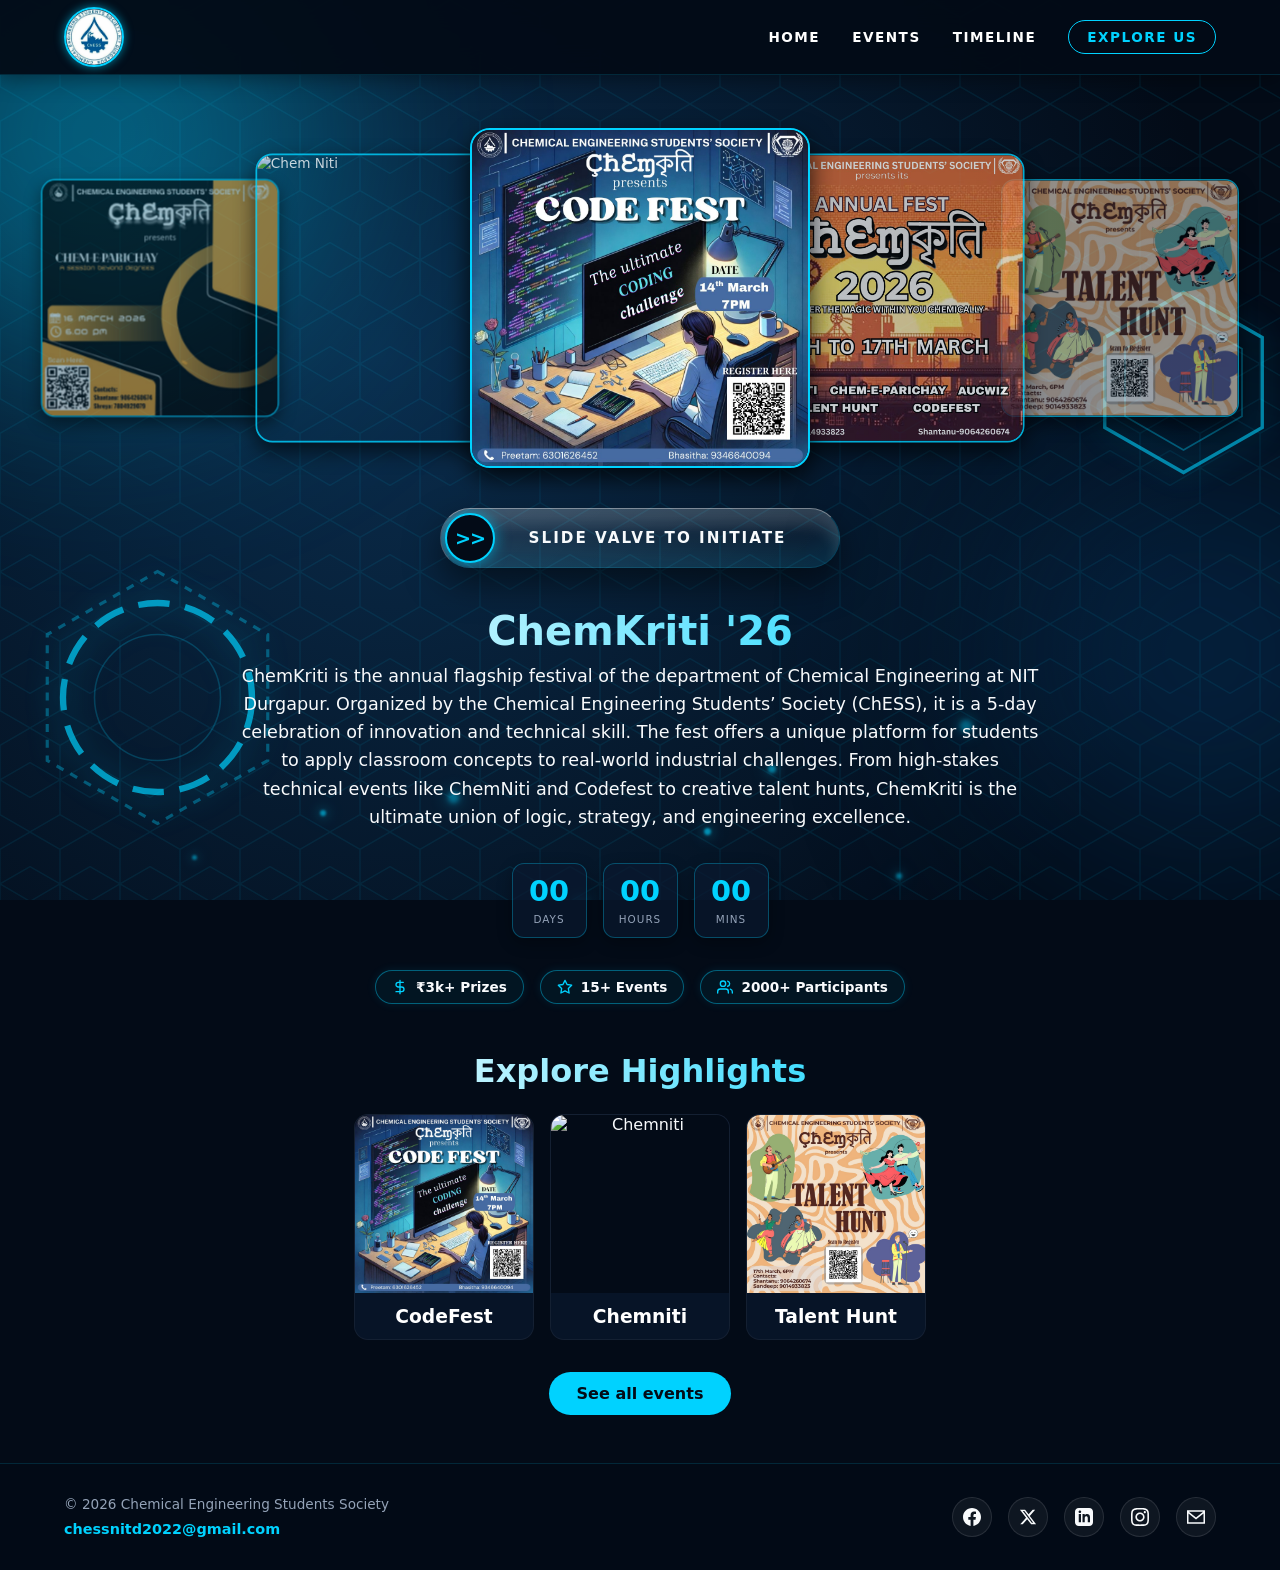
==== index.html @ f79d3f02 "First draft of ChemKriti site" ====
<!DOCTYPE html>
<html lang="en">
<head>
    <meta charset="UTF-8">
    <meta name="viewport" content="width=device-width, initial-scale=1.0, maximum-scale=1.0, user-scalable=no">
    <meta name="theme-color" content="#030b17"> 
    <title>Welcome | Chemkriti 2026</title>
    <link rel="stylesheet" href="ckstyle.css">
</head>
<body>

    <div class="cyber-chem-bg">
        <div class="ambient-glow glow-1"></div>
        <div class="ambient-glow glow-2"></div>
        <div class="hex-grid-overlay"></div>
        
        <svg class="tech-shape tech-ring" viewBox="0 0 200 200">
            <polygon points="100,20 170,60 170,140 100,180 30,140 30,60" fill="none" stroke="currentColor" stroke-width="2" stroke-dasharray="5 5" opacity="0.5"/>
            <circle cx="100" cy="100" r="60" fill="none" stroke="currentColor" stroke-width="4" stroke-dasharray="20 10"/>
            <circle cx="100" cy="100" r="40" fill="none" stroke="currentColor" stroke-width="1" opacity="0.3"/>
        </svg>

        <svg class="tech-shape tech-hex" viewBox="0 0 200 200">
            <polygon points="100,20 170,60 170,140 100,180 30,140 30,60" fill="none" stroke="currentColor" stroke-width="3"/>
            <polygon points="100,40 152,70 152,130 100,160 48,130 48,70" fill="none" stroke="currentColor" stroke-width="1.5" opacity="0.6"/>
        </svg>

        <div class="particle p-1"></div><div class="particle p-2"></div><div class="particle p-3"></div>
        <div class="particle p-4"></div><div class="particle p-5"></div><div class="particle p-6"></div>
        <div class="particle p-7"></div><div class="particle p-8"></div>
    </div>

    <nav class="top-nav">
        <div class="nav-logo"><img src="logo.png" alt="Logo"></div>
        
        <div class="menu-toggle" id="mobile-menu">
            <svg viewBox="0 0 24 24" width="32" height="32" fill="currentColor">
                <path d="M4 6h16M4 12h16M4 18h16" stroke="currentColor" stroke-width="2" stroke-linecap="round"/>
            </svg>
        </div>

        <div class="nav-links" id="nav-links">
            <a href="index.html">HOME</a>
            <a href="chemkriti.html">EVENTS</a>
            <a href="timeline.html">TIMELINE</a>
            <a href="https://yourwebsite.com" target="_blank" class="explore-link">EXPLORE US</a>
        </div>
    </nav>

    <div class="reactor-fill" id="reactor-fluid"></div>

    <main class="splash-main">
       <div class="poster-wrapper poster-carousel" id="hero-carousel">
            <img src="main.png" alt="ChemKriti Main" class="slide pos-1">
            <img src="code fest.png" alt="Codefest" class="slide pos-2">
            <img src="chemnitiposter.png" alt="Chem Niti" class="slide pos-3">
            <img src="chemeparichay.png" alt="Chem E Parichay" class="slide pos-4">
            <img src="talenthunt.png" alt="Talent Hunt" class="slide pos-5">
        </div>

        <div class="slider-container glossy-effect" id="pipe">
            <div class="slider-fluid" id="fluid"></div>
            <div class="slider-text" id="slider-text">Slide Valve to Initiate</div>
            <div class="slider-thumb" id="valve"></div>
        </div>

        <div class="welcome-text">
            <h1>ChemKriti '26</h1>
            <p>ChemKriti is the annual flagship festival of the department of Chemical Engineering at NIT Durgapur. Organized by the Chemical Engineering Students’ Society (ChESS), it is a 5-day celebration of innovation and technical skill. The fest offers a unique platform for students to apply classroom concepts to real-world industrial challenges. 

 

From high-stakes technical events like ChemNiti and Codefest to creative talent hunts, ChemKriti is the ultimate union of logic, strategy, and engineering excellence. </p>
        </div>

        <div class="home-extras">
            <div class="countdown">
                <div class="cd-box"><span class="cd-num" id="cd-days">00</span><span class="cd-label">Days</span></div>
                <div class="cd-box"><span class="cd-num" id="cd-hours">00</span><span class="cd-label">Hours</span></div>
                <div class="cd-box"><span class="cd-num" id="cd-mins">00</span><span class="cd-label">Mins</span></div>
            </div>
            
            <div class="stats-row">
                <div class="stat-badge">
                    <svg viewBox="0 0 24 24" fill="none" stroke="currentColor" stroke-width="2" stroke-linecap="round" stroke-linejoin="round"><path d="M12 2v20M17 5H9.5a3.5 3.5 0 0 0 0 7h5a3.5 3.5 0 0 1 0 7H6"/></svg>
                    ₹3k+ Prizes
                </div>
                <div class="stat-badge">
                    <svg viewBox="0 0 24 24" fill="none" stroke="currentColor" stroke-width="2" stroke-linecap="round" stroke-linejoin="round"><polygon points="12 2 15.09 8.26 22 9.27 17 14.14 18.18 21.02 12 17.77 5.82 21.02 7 14.14 2 9.27 8.91 8.26 12 2"/></svg>
                    15+ Events
                </div>
                <div class="stat-badge">
                    <svg viewBox="0 0 24 24" fill="none" stroke="currentColor" stroke-width="2" stroke-linecap="round" stroke-linejoin="round"><path d="M17 21v-2a4 4 0 0 0-4-4H5a4 4 0 0 0-4 4v2"/><circle cx="9" cy="7" r="4"/><path d="M23 21v-2a4 4 0 0 0-3-3.87"/><path d="M16 3.13a4 4 0 0 1 0 7.75"/></svg>
                    2000+ Participants
                </div>
            </div>
        </div>

        <!-- featured events section added to give homepage more substance -->
        <section class="featured-events">
            <h2>Explore Highlights</h2>
            <div class="feat-grid">
                <article class="feat-card">
                    <div class="poster-area-sm"><img src="code fest.png" alt="Codefest"></div>
                    <div class="feat-content"><h3>CodeFest</h3></div>
                </article>
                <article class="feat-card">
                    <div class="poster-area-sm"><img src="chemnitiposter.png" alt="Chemniti"></div>
                    <div class="feat-content"><h3>Chemniti</h3></div>
                </article>
                <article class="feat-card">
                    <div class="poster-area-sm"><img src="talenthunt.png" alt="Talent Hunt"></div>
                    <div class="feat-content"><h3>Talent Hunt</h3></div>
                </article>
            </div>
            <a href="chemkriti.html" class="primary-btn">See all events</a>
        </section>
    </main>

    <footer class="main-footer">
        <div class="footer-left">
            <p>&copy; 2026 Chemical Engineering Students Society</p>
            <a href="mailto:chessnitd2022@gmail.com" class="footer-email">chessnitd2022@gmail.com</a>
        </div>
        <div class="footer-socials">
            <a href="https://www.facebook.com/Chessnitd?mibextid=rS40aB7S9Ucbxw6v" target="_blank" class="social-icon" aria-label="Facebook"><svg viewBox="0 0 24 24"><path d="M24 12.073c0-6.627-5.373-12-12-12s-12 5.373-12 12c0 5.99 4.388 10.954 10.125 11.854v-8.385H7.078v-3.47h3.047V9.43c0-3.007 1.792-4.669 4.533-4.669 1.312 0 2.686.235 2.686.235v2.953H15.83c-1.491 0-1.956.925-1.956 1.874v2.25h3.328l-.532 3.47h-2.796v8.385C19.612 23.027 24 18.062 24 12.073z"/></svg></a>
            <a href="https://x.com/ChESS_Nitdgp" target="_blank" class="social-icon" aria-label="Twitter"><svg viewBox="0 0 24 24"><path d="M18.244 2.25h3.308l-7.227 8.26 8.502 11.24H16.17l-5.214-6.817L4.99 21.75H1.68l7.73-8.835L1.254 2.25H8.08l4.713 6.231zm-1.161 17.52h1.833L7.084 4.126H5.117z"/></svg></a>
            <a href="https://www.linkedin.com/company/chemical-engineering-students-society-nit-durgapur/" target="_blank" class="social-icon" aria-label="LinkedIn"><svg viewBox="0 0 24 24"><path d="M19 0h-14c-2.761 0-5 2.239-5 5v14c0 2.761 2.239 5 5 5h14c2.762 0 5-2.239 5-5v-14c0-2.761-2.238-5-5-5zm-11 19h-3v-11h3v11zm-1.5-12.268c-.966 0-1.75-.79-1.75-1.764s.784-1.764 1.75-1.764 1.75.79 1.75 1.764-.783 1.764-1.75 1.764zm13.5 12.268h-3v-5.604c0-3.368-4-3.113-4 0v5.604h-3v-11h3v1.765c1.396-2.586 7-2.777 7 2.476v6.759z"/></svg></a>
            <a href="https://www.instagram.com/chess_nit_dgp?igsh=eG1neDJpNjVkZTR1" target="_blank" class="social-icon" aria-label="Instagram"><svg viewBox="0 0 24 24"><path d="M12 2.163c3.204 0 3.584.012 4.85.07 3.252.148 4.771 1.691 4.919 4.919.058 1.265.069 1.645.069 4.849 0 3.205-.012 3.584-.069 4.849-.149 3.225-1.664 4.771-4.919 4.919-1.266.058-1.644.07-4.85.07-3.204 0-3.584-.012-4.849-.07-3.26-.149-4.771-1.699-4.919-4.92-.058-1.265-.07-1.644-.07-4.849 0-3.204.013-3.583.07-4.849.149-3.227 1.664-4.771 4.919-4.919 1.266-.057 1.645-.069 4.849-.069zm0-2.163c-3.259 0-3.667.014-4.947.072-4.358.2-6.78 2.618-6.98 6.98-.059 1.281-.073 1.689-.073 4.948 0 3.259.014 3.668.072 4.948.2 4.358 2.618 6.78 6.98 6.98 1.281.058 1.689.072 4.948.072 3.259 0 3.668-.014 4.948-.072 4.354-.2 6.782-2.618 6.979-6.98.059-1.28.073-1.689.073-4.948 0-3.259-.014-3.667-.072-4.947-.196-4.354-2.617-6.78-6.979-6.98-1.281-.059-1.69-.073-4.949-.073zm0 5.838c-3.403 0-6.162 2.759-6.162 6.162s2.759 6.163 6.162 6.163 6.162-2.759 6.162-6.163c0-3.403-2.759-6.162-6.162-6.162zm0 10.162c-2.209 0-4-1.79-4-4 0-2.209 1.791-4 4-4s4 1.791 4 4c0 2.21-1.791 4-4 4zm6.406-11.845c-.796 0-1.441.645-1.441 1.44s.645 1.44 1.441 1.44c.795 0 1.439-.645 1.439-1.44s-.644-1.44-1.439-1.44z"/></svg></a>
            <a href="mailto:chessnitd2022@gmail.com" target="_blank" class="social-icon" aria-label="Email"><svg viewBox="0 0 24 24"><path d="M0 3v18h24v-18h-24zm21.518 2l-9.518 7.713-9.518-7.713h19.036zm-19.518 14v-11.817l10 8.104 10-8.104v11.817h-20z"/></svg></a>
        </div>
    </footer>

    <script>
        const mobileMenu = document.getElementById('mobile-menu');
        const navLinks = document.getElementById('nav-links');
        mobileMenu.addEventListener('click', () => { navLinks.classList.toggle('active'); });

        const pipe = document.getElementById('pipe'); const valve = document.getElementById('valve'); const fluid = document.getElementById('fluid'); const text = document.getElementById('slider-text'); const reactor = document.getElementById('reactor-fluid');
        let isDragging = false, isUnlocked = false;
        valve.addEventListener('mousedown', startDrag); valve.addEventListener('touchstart', startDrag, {passive: false});
        document.addEventListener('mousemove', drag); document.addEventListener('touchmove', drag, {passive: false});
        document.addEventListener('mouseup', endDrag); document.addEventListener('touchend', endDrag);
        function startDrag(e) { if (isUnlocked) return; isDragging = true; }
        function drag(e) {
            if (!isDragging || isUnlocked) return;
            if(e.cancelable) e.preventDefault(); 
            let clientX = e.type.includes('mouse') ? e.clientX : e.touches[0].clientX;
            let pipeRect = pipe.getBoundingClientRect(); let xPos = clientX - pipeRect.left;
            let maxPos = pipeRect.width - valve.offsetWidth - 10; 
            if (xPos < 4) xPos = 4; if (xPos > maxPos) xPos = maxPos;
            valve.style.left = xPos + 'px';
            let fillPercentage = (xPos / maxPos) * 100;
            fluid.style.width = fillPercentage + '%'; text.style.opacity = 1 - (fillPercentage / 100);
            if (xPos >= maxPos - 2) { isUnlocked = true; isDragging = false; initiateReaction(); }
        }
        function endDrag() {
            if (!isDragging || isUnlocked) return;
            isDragging = false; valve.style.transition = 'left 0.3s ease'; fluid.style.transition = 'width 0.3s ease'; text.style.transition = 'opacity 0.3s ease';
            valve.style.left = '4px'; fluid.style.width = '0%'; text.style.opacity = '1';
            setTimeout(() => { valve.style.transition = 'none'; fluid.style.transition = 'none'; text.style.transition = 'none'; }, 300);
        }
        function initiateReaction() {
            text.innerText = "Sequence Complete..."; text.style.opacity = 1; text.style.color = "#00d2ff"; valve.style.background = "#00d2ff";
            setTimeout(() => { reactor.classList.add('active'); }, 300); 
            setTimeout(() => { window.location.href = 'chemkriti.html'; }, 1000); 
        }

        // COUNTDOWN TIMER LOGIC
        const targetDate = new Date("March 10, 2026 10:00:00").getTime();
        setInterval(() => {
            const now = new Date().getTime();
            const distance = targetDate - now;
            if (distance < 0) return;
            document.getElementById("cd-days").innerText = String(Math.floor(distance / (1000 * 60 * 60 * 24))).padStart(2, '0');
            document.getElementById("cd-hours").innerText = String(Math.floor((distance % (1000 * 60 * 60 * 24)) / (1000 * 60 * 60))).padStart(2, '0');
            document.getElementById("cd-mins").innerText = String(Math.floor((distance % (1000 * 60 * 60)) / (1000 * 60))).padStart(2, '0');
        }, 1000);
        
       // RAVANA HEAD CAROUSEL ROTATION - Left to Right Flow
        const carouselSlides = Array.from(document.querySelectorAll('#hero-carousel .slide'));
        
        // The specific class sequence to make them flow smoothly from left to right
        let classOrder = ['pos-1', 'pos-2', 'pos-4', 'pos-5', 'pos-3'];

        setInterval(() => {
            // Shift the array to cycle the positions to the right
            classOrder.unshift(classOrder.pop());
            
            // Apply the newly shifted classes to the images
            carouselSlides.forEach((slide, index) => {
                slide.className = `slide ${classOrder[index]}`;
            });
        }, 1500); // 1500ms = rotates every 1.5 seconds

    </script>
</body>
</html>
---- ckstyle.css ----
/* ========================================================
   1. VARIABLES & RESET
   ======================================================== */
:root {
    --bg-dark: #030b17; /* Deepest navy cyber-chem theme */
    --nav-bg: rgba(3, 11, 23, 0.95);
    --card-bg: rgba(10, 25, 47, 0.7); 
    --accent: #00d2ff; /* Signature glowing cyan */
    --accent-glow: rgba(0, 210, 255, 0.6);
    --text-main: #f8fafc;
    --text-muted: #94a3b8; 
}

* {
    margin: 0; padding: 0; box-sizing: border-box;
    font-family: 'Segoe UI', system-ui, -apple-system, sans-serif;
    -webkit-tap-highlight-color: transparent; 
}

body {
    background-color: var(--bg-dark); color: var(--text-main);
    min-height: 100vh; overflow-x: hidden; position: relative;
    display: flex; flex-direction: column;
}

/* ========================================================
   2. CYBER-CHEM BACKGROUND (Zero-Lag Optimized)
   ======================================================== */
.cyber-chem-bg {
    position: fixed; inset: 0; z-index: 0; overflow: hidden;
    background: radial-gradient(circle at 30% 40%, #0a2d4d 0%, #030b17 80%);
    pointer-events: none; width: 100vw; height: 100vh;
}


.hex-grid-overlay {
    position: absolute; inset: 0; opacity: 0.08;
    background-image: url("data:image/svg+xml,%3Csvg width='60' height='104' viewBox='0 0 60 104' xmlns='http://www.w3.org/2000/svg'%3E%3Cpath d='M30 0l30 17.32v34.64L30 69.28 0 51.96V17.32zm0 103.92l30-17.32V51.96L30 34.64 0 51.96v34.64z' fill='none' stroke='%2300d2ff' stroke-width='1.5'/%3E%3C/svg%3E");
    animation: slowPan 60s linear infinite;
    will-change: transform;
}

.ambient-glow { position: absolute; border-radius: 50%; filter: blur(120px); opacity: 0.4; animation: floatCinematic 20s infinite alternate ease-in-out; will-change: transform; }
.glow-1 { width: 50vmin; height: 50vmin; background: #00d2ff; top: -10vh; left: -10vw; }
.glow-2 { width: 45vmin; height: 45vmin; background: #074b85; bottom: 5vh; right: -10vw; animation-delay: -5s; }

.tech-shape { position: absolute; color: var(--accent); filter: drop-shadow(0 0 15px var(--accent-glow)); will-change: transform; }
.tech-ring { width: max(250px, 35vmin); height: max(250px, 35vmin); bottom: 5%; left: -10%; opacity: 0.7; animation: rotateSlow 45s linear infinite; }
.tech-hex { width: max(180px, 25vmin); height: max(180px, 25vmin); top: 30%; right: -5%; opacity: 0.6; animation: floatCinematic 15s infinite alternate ease-in-out; }

.particle { position: absolute; border-radius: 50%; background: var(--accent); box-shadow: 0 0 10px var(--accent-glow), 0 0 20px var(--accent); opacity: 0.6; will-change: transform, opacity; }
.p-1 { width: 6px; height: 6px; top: 90%; left: 25%; animation: floatUp 15s infinite linear; filter: blur(1px); }
.p-2 { width: 12px; height: 12px; top: 80%; left: 75%; animation: floatUp 25s infinite linear; filter: blur(2px); opacity: 0.4; }
.p-3 { width: 9px; height: 9px; top: 100%; left: 45%; animation: floatUp 12s infinite linear; }
.p-4 { width: 5px; height: 5px; top: 95%; left: 15%; animation: floatUp 18s infinite linear; filter: blur(1px); opacity: 0.5; }
.p-5 { width: 8px; height: 8px; top: 85%; left: 60%; animation: floatUp 20s infinite linear; filter: blur(1.5px); opacity: 0.55; }
.p-6 { width: 7px; height: 7px; top: 92%; left: 55%; animation: floatUp 22s infinite linear; filter: blur(1px); opacity: 0.65; }
.p-7 { width: 11px; height: 11px; top: 88%; left: 35%; animation: floatUp 16s infinite linear; filter: blur(2px); opacity: 0.45; }
.p-8 { width: 6px; height: 6px; top: 97%; left: 70%; animation: floatUp 28s infinite linear; filter: blur(1.5px); opacity: 0.5; }

@keyframes slowPan { 0% { transform: translate3d(0, 0, 0); } 100% { transform: translate3d(0, -104px, 0); } }
@keyframes floatCinematic { 0% { transform: translate3d(0, 0, 0); } 100% { transform: translate3d(20px, 30px, 0); } }
@keyframes rotateSlow { 0% { transform: translate3d(0, 0, 0) rotate(0deg); } 100% { transform: translate3d(0, 0, 0) rotate(360deg); } }
@keyframes floatUp { 0% { transform: translate3d(0, 0, 0) scale(0.8); opacity: 0; } 20% { opacity: 0.8; } 80% { opacity: 0.8; } 100% { transform: translate3d(0, -100vh, 0) scale(1.2); opacity: 0; } }

/* ========================================================
   3. SHARED NAVBAR & FOOTER
   ======================================================== */
.top-nav {
    position: fixed; top: 0; left: 0; width: 100%; height: 75px;
    background-color: var(--nav-bg); backdrop-filter: blur(15px); -webkit-backdrop-filter: blur(15px);
    display: flex; justify-content: space-between; align-items: center;
    padding: 0 5%; z-index: 1000; box-shadow: 0 4px 20px rgba(0, 0, 0, 0.4);
    border-bottom: 1px solid rgba(0, 210, 255, 0.15); animation: fadeInDown 0.8s ease forwards;
}
.nav-logo { height: 60px; width: 60px; border-radius: 50%; overflow: hidden; border: 2px solid var(--accent); box-shadow: 0 0 10px var(--accent-glow); flex-shrink: 0;}
.nav-logo img { width: 100%; height: 100%; object-fit: cover; }
.nav-links { display: flex; gap: 2rem; align-items: center; }
.nav-links a { color: #ffffff; text-decoration: none; font-weight: 600; font-size: 0.85rem; letter-spacing: 1.5px; text-transform: uppercase; transition: color 0.3s ease, text-shadow 0.3s ease; }
.nav-links a:hover { color: var(--accent); text-shadow: 0 0 10px var(--accent-glow); }
.nav-links a.explore-link { color: var(--accent); border: 1px solid var(--accent); padding: 8px 18px; border-radius: 20px; transition: all 0.3s ease; }
.nav-links a.explore-link:hover { background-color: var(--accent); color: var(--bg-dark); box-shadow: 0 0 15px var(--accent-glow); }
.menu-toggle { display: none; color: var(--accent); cursor: pointer; }

.main-footer {
    width: 100%; margin-top: auto; padding: 2rem 5%;
    display: flex; justify-content: space-between; align-items: center;
    border-top: 1px solid rgba(0, 210, 255, 0.15); flex-wrap: wrap; gap: 1.5rem;
    background-color: var(--nav-bg); backdrop-filter: blur(10px); z-index: 50; position: relative;
}
.footer-left p { color: var(--text-muted); font-size: 0.85rem; margin-bottom: 0.4rem; }
.footer-email { color: var(--accent); text-decoration: none; font-size: 0.9rem; font-weight: 600; transition: text-shadow 0.3s ease; }
.footer-email:hover { text-shadow: 0 0 8px var(--accent-glow); }
.footer-socials { display: flex; gap: 1rem; flex-wrap: wrap; justify-content: center; }
.social-icon { width: 40px; height: 40px; display: flex; align-items: center; justify-content: center; border-radius: 50%; background: rgba(255, 255, 255, 0.05); border: 1px solid rgba(255, 255, 255, 0.1); color: var(--text-main); transition: all 0.3s ease; }
.social-icon svg { width: 18px; height: 18px; fill: currentColor; transition: transform 0.3s ease; }
.social-icon:hover { color: var(--bg-dark); background: var(--accent); border-color: var(--accent); transform: translate3d(0, -3px, 0); box-shadow: 0 5px 15px var(--accent-glow); }

/* ========================================================
   4. HOME PAGE SPECIFIC (`index.html`)
   ======================================================== */
.splash-main { position: relative; z-index: 10; width: 100%; max-width: 600px; margin: auto; padding: 8rem 1.5rem 3rem 1.5rem; display: flex; flex-direction: column; align-items: center; animation: fadeInUp 1s ease forwards; }
.poster-wrapper { position: relative; width: 100%; max-width: 340px; aspect-ratio: 1 / 1; border-radius: 20px; overflow: hidden; border: 1px solid rgba(0, 210, 255, 0.4); box-shadow: 0 20px 50px rgba(0, 0, 0, 0.8), 0 0 30px var(--accent-glow); margin-bottom: 2.5rem; animation: floatUpDown 8s ease-in-out infinite; }
.main-poster { width: 100%; height: 100%; object-fit: cover; }

.slider-container { width: 100%; max-width: 400px; height: 60px; background: var(--card-bg); border: 1px solid rgba(0, 210, 255, 0.3); border-radius: 30px; position: relative; overflow: hidden; box-shadow: inset 0 5px 15px rgba(0,0,0,0.5); touch-action: none; margin-bottom: 2.5rem; backdrop-filter: blur(10px); }
.slider-fluid { position: absolute; top: 0; left: 0; height: 100%; width: 0%; background: linear-gradient(90deg, rgba(0,210,255,0.2), rgba(0,210,255,0.8)); border-radius: 30px 0 0 30px; pointer-events: none; }
.slider-thumb { position: absolute; top: 4px; left: 4px; width: 50px; height: 50px; background: var(--bg-dark); border: 2px solid var(--accent); border-radius: 50%; display: flex; align-items: center; justify-content: center; cursor: grab; box-shadow: 0 0 15px var(--accent-glow); z-index: 2; transition: transform 0.1s; }
.slider-thumb:active { transform: scale(0.95); }
.slider-thumb::after { content: '>>'; color: var(--accent); font-weight: 900; font-size: 1.2rem; letter-spacing: -1px; animation: pulseArrow 1.5s infinite alternate; }
.slider-text { position: absolute; top: 50%; left: 0; width: 100%; text-align: center; padding-left: 50px; padding-right: 15px; transform: translateY(-50%); color: var(--text-main); font-weight: 600; font-size: 0.95rem; text-transform: uppercase; letter-spacing: 2px; pointer-events: none; z-index: 1; white-space: nowrap;}

.welcome-text { text-align: center; margin-bottom: 2rem; }
.welcome-text h1 { font-size: clamp(1.8rem, 6vw, 2.5rem); font-weight: 800; margin-bottom: 0.5rem; background: linear-gradient(to right, #ffffff, var(--accent)); -webkit-background-clip: text; -webkit-text-fill-color: transparent; }
.welcome-text p { color: var(--text-main); font-size: clamp(0.9rem, 4vw, 1rem); line-height: 1.6; max-width: 420px; margin: 0 auto; }
.cheme-highlight { color: var(--accent); font-weight: 600; }
.reactor-fill { position: fixed; bottom: 0; left: 0; width: 100%; height: 0vh; background: var(--accent); z-index: 9999; transition: height 0.8s cubic-bezier(0.25, 1, 0.5, 1); pointer-events: none; }
.reactor-fill.active { height: 100vh; }

/* NEW HOME PAGE ADDITIONS (Countdown & Stats) */
.home-extras { width: 100%; display: flex; flex-direction: column; gap: 1.5rem; align-items: center; }
.countdown { display: flex; gap: 1rem; justify-content: center; }
.cd-box { background: var(--card-bg); backdrop-filter: blur(10px); border: 1px solid rgba(0,210,255,0.3); border-radius: 12px; padding: 10px; width: 75px; text-align: center; box-shadow: 0 5px 15px rgba(0,0,0,0.3); }
.cd-num { font-size: 1.8rem; font-weight: 800; color: var(--accent); display: block; }
.cd-label { font-size: 0.65rem; color: var(--text-muted); text-transform: uppercase; letter-spacing: 1px; }

.stats-row { display: flex; justify-content: center; gap: 1rem; flex-wrap: wrap; margin-top: 0.5rem; }
.stat-badge { background: rgba(0, 210, 255, 0.05); border: 1px solid rgba(0, 210, 255, 0.4); border-radius: 20px; padding: 8px 16px; display: flex; align-items: center; gap: 8px; font-size: 0.85rem; font-weight: 600; color: var(--text-main); box-shadow: 0 0 10px rgba(0,210,255,0.1); }
.stat-badge svg { width: 16px; height: 16px; color: var(--accent); }

/* featured events on home page */
.featured-events { width: 100%; max-width: 700px; margin: 3rem auto 0; text-align: center; }
.featured-events h2 { font-size: clamp(1.5rem, 5vw, 2rem); font-weight: 800; background: linear-gradient(to right, #ffffff, var(--accent)); -webkit-background-clip: text; -webkit-text-fill-color: transparent; margin-bottom: 1.5rem; }
/* featured events on home page */
.featured-events { width: 100%; max-width: 700px; margin: 3rem auto 0; text-align: center; }
.featured-events h2 { font-size: clamp(1.5rem, 5vw, 2rem); font-weight: 800; background: linear-gradient(to right, #ffffff, var(--accent)); -webkit-background-clip: text; -webkit-text-fill-color: transparent; margin-bottom: 1.5rem; }
.feat-grid { display: flex; gap: 1rem; justify-content: center; flex-wrap: wrap; }
.feat-card { background: var(--card-bg); backdrop-filter: blur(12px); border-radius: 14px; border: 1px solid rgba(255,255,255,0.05); width: 180px; overflow: hidden; transition: transform 0.3s ease, box-shadow 0.3s ease; cursor: pointer; }
.feat-card:hover { transform: translateY(-4px); box-shadow: 0 10px 20px rgba(0,0,0,0.5), 0 0 10px var(--accent-glow); }
.poster-area-sm { width: 100%; aspect-ratio: 1/1; background: var(--bg-dark); display: flex; align-items: center; justify-content: center; }
.poster-area-sm img { width: 100%; height: 100%; object-fit: contain; }
.feat-content { padding: 0.8rem; color: #fff; font-weight: 700; }
.primary-btn { display: inline-block; margin-top: 2rem; padding: 12px 28px; background: var(--accent); color: var(--bg-dark); border-radius: 24px; font-weight: 700; text-decoration: none; transition: transform 0.2s ease; }
.primary-btn:hover { transform: translateY(-2px); box-shadow: 0 0 15px var(--accent-glow); }

/* static poster stack (Ravana heads style) */
.poster-carousel {
    position: relative;
    width: 100%;
    max-width: 340px;
    aspect-ratio: 1/1;
    overflow: visible !important; /* Force allow parts to stick out */
    border: none; /* Hide parent container borders */
    box-shadow: none; /* Hide parent container shadow */
    background: transparent; 
}

.poster-carousel .slide {
    position: absolute;
    top: 0; left: 50%;
    width: 100%;           /* Ensure images fill the carousel constraints */
    height: 100%;          /* Ensure images fill the carousel constraints */
    object-fit: cover;     /* Keep the aspect ratio clean */
    border-radius: 20px;   /* Round the corners of the individual posters */
    transform-origin: center center;
    box-shadow: 0 10px 25px rgba(0, 0, 0, 0.8); /* Give each head its own shadow */
    transition: transform 0.4s ease, opacity 0.4s ease;
}

.poster-carousel .slide.pos-1 { left: 50%; transform: translateX(-50%) scale(1); z-index:5; border: 2px solid var(--accent); opacity:1; }
.poster-carousel .slide.pos-2 { left: calc(50% - 75px); transform: translateX(-50%) scale(0.85); z-index:4; border: 2px solid var(--accent); opacity:0.8; }
.poster-carousel .slide.pos-3 { left: calc(50% + 75px); transform: translateX(-50%) scale(0.85); z-index:4; border: 2px solid var(--accent); opacity:0.8; }
.poster-carousel .slide.pos-4 { left: calc(50% - 140px); transform: translateX(-50%) scale(0.7); z-index:3; border: 2px solid var(--accent); opacity:0.6; }
.poster-carousel .slide.pos-5 { left: calc(50% + 140px); transform: translateX(-50%) scale(0.7); z-index:3; border: 2px solid var(--accent); opacity:0.6; }.feat-card:hover { transform: translateY(-4px); box-shadow: 0 10px 20px rgba(0,0,0,0.5), 0 0 10px var(--accent-glow); }
.poster-area-sm { width: 100%; aspect-ratio: 1/1; background: var(--bg-dark); display: flex; align-items: center; justify-content: center; }
.poster-area-sm img { width: 100%; height: 100%; object-fit: contain; }
.feat-content { padding: 0.8rem; color: #fff; font-weight: 700; }
.primary-btn { display: inline-block; margin-top: 2rem; padding: 12px 28px; background: var(--accent); color: var(--bg-dark); border-radius: 24px; font-weight: 700; text-decoration: none; transition: transform 0.2s ease; }
.primary-btn:hover { transform: translateY(-2px); box-shadow: 0 0 15px var(--accent-glow); }


/* ========================================================
   5. EVENTS PAGE SPECIFIC (`chemkriti.html`)
   ======================================================== */
.links-main { position: relative; z-index: 10; width: 100%; max-width: 700px; margin: 0 auto; padding: 8rem 1.2rem 4rem 1.2rem; display: flex; flex-direction: column; align-items: center; flex-grow: 1; }
header.links-header { text-align: center; margin-bottom: 3rem; width: 100%; animation: fadeInDown 1s ease forwards; }
.profile-slideshow { width: 130px; height: 130px; margin: 0 auto 1.2rem auto; border-radius: 50%; border: 2px solid var(--accent); box-shadow: 0 0 20px var(--accent-glow); overflow: hidden; position: relative; background: var(--bg-dark); }
.profile-slideshow img { width: 100%; height: 100%; object-fit: cover; transition: opacity 0.5s ease-in-out; }
.links-header h1 { font-size: clamp(2rem, 8vw, 2.8rem); font-weight: 800; margin-bottom: 0.3rem; background: linear-gradient(to right, #ffffff, var(--accent)); -webkit-background-clip: text; -webkit-text-fill-color: transparent; }
.links-header .subtitle { color: var(--text-muted); font-size: 0.95rem; line-height: 1.5; text-transform: uppercase; letter-spacing: 1px; }

.links-container { width: 100%; display: flex; flex-direction: column; gap: 1.5rem; }

/* REFINED HORIZONTAL EVENT CARDS (Even on Mobile!) */
.event-card { 
    background: var(--card-bg); backdrop-filter: blur(12px); -webkit-backdrop-filter: blur(12px); 
    border-radius: 16px; border: 1px solid rgba(255, 255, 255, 0.05); overflow: hidden; 
    display: flex; flex-direction: row; /* Force Row */
    height: 150px; /* Fixed compact height */
    transition: transform 0.3s ease, border-color 0.3s ease, box-shadow 0.3s ease; 
    opacity: 0; transform: translate3d(0, 30px, 0); animation: fadeInUp 0.8s ease forwards; 
}
.event-card:nth-child(1) { animation-delay: 0.1s; } .event-card:nth-child(2) { animation-delay: 0.2s; } .event-card:nth-child(3) { animation-delay: 0.3s; }
@media (hover: hover) { .event-card:hover { transform: translate3d(0, -5px, 0); border-color: rgba(0, 210, 255, 0.4); box-shadow: 0 10px 25px rgba(0, 0, 0, 0.5), 0 0 15px var(--accent-glow); } }

.poster-area { width: 25%; height: 100%; position: relative; overflow: hidden; background: var(--card-bg); border-radius: 20px 0 0 20px; flex-shrink: 0; }
.poster-area img { width: 100%; height: 100%; object-fit: contain; transition: transform 0.6s ease; }
.event-card:hover .poster-area img { transform: scale(1.05); }
.poster-overlay { position: absolute; inset: 0; background: linear-gradient(to right, rgba(3, 11, 23, 0.2), rgba(3, 11, 23, 0.95)); display: flex; align-items: flex-end; padding: 0.8rem; color: var(--accent); font-weight: 800; font-size: 0.75rem; text-transform: uppercase; letter-spacing: 2px; opacity: 0; transition: opacity 0.3s ease; }
.event-card:hover .poster-overlay { opacity: 1; }

.card-content { width: 75%; padding: 1rem; display: flex; flex-direction: column; justify-content: center; }
.card-content h2 { font-size: clamp(1.1rem, 4vw, 1.3rem); margin-bottom: 0.3rem; color: #fff; font-weight: 700; white-space: nowrap; overflow: hidden; text-overflow: ellipsis; }
.event-desc { color: var(--text-muted); font-size: 0.85rem; margin-bottom: auto; line-height: 1.4; display: -webkit-box; -webkit-line-clamp: 2; -webkit-box-orient: vertical; overflow: hidden; }
.register-btn { display: block; width: max-content; padding: 8px 20px; text-align: center; background: rgba(0, 210, 255, 0.15); color: var(--accent); border: 1px solid var(--accent); border-radius: 8px; text-decoration: none; font-weight: 700; font-size: 0.85rem; transition: all 0.2s ease; margin-top: 0.5rem; }
.register-btn:active { transform: scale(0.96); background: var(--accent); color: var(--bg-dark); }
@media (hover: hover) { .register-btn:hover { background: var(--accent); color: var(--bg-dark); box-shadow: 0 0 15px var(--accent-glow); } }

@media (min-width: 640px) {
    .event-card { height: 180px; }
    .card-content { padding: 1.5rem; }
    .event-desc { font-size: 0.95rem; -webkit-line-clamp: 3; }
    .register-btn { padding: 10px 24px; font-size: 0.95rem; }
}

/* ========================================================
   6. TIMELINE PAGE SPECIFIC (`timeline.html`) 
   ======================================================== */
.timeline-main { position: relative; z-index: 10; width: 100%; max-width: 800px; margin: 0 auto; padding: 8rem 1.2rem 4rem 1.2rem; display: flex; flex-direction: column; align-items: center; flex-grow: 1; }
.timeline-header { text-align: center; margin-bottom: 3rem; animation: fadeInDown 1s ease forwards; }
.timeline-header h1 { font-size: clamp(2rem, 6vw, 2.8rem); font-weight: 800; background: linear-gradient(to right, #ffffff, var(--accent)); -webkit-background-clip: text; -webkit-text-fill-color: transparent; }
.timeline-header .subtitle { color: var(--text-muted); font-size: 1rem; text-transform: uppercase; letter-spacing: 2px; margin-top: 0.5rem; }

.winding-container { position: relative; width: 100%; max-width: 650px; margin: 0 auto; }
.winding-container::before { content: ''; position: absolute; top: -50px; left: 50%; width: 4px; height: 50px; background: linear-gradient(to top, var(--accent), transparent); transform: translateX(-50%); }
.winding-container::after { content: ''; position: absolute; bottom: -50px; left: 50%; width: 4px; height: 50px; background: linear-gradient(to bottom, var(--accent), transparent); transform: translateX(-50%); }

.timeline-row { position: relative; width: 100%; min-height: 200px; padding: 2rem 0; margin: 0; }

.curve-bg { position: absolute; top: 0; left: 0; width: 100%; height: 100%; z-index: 1; pointer-events: none; overflow: visible; }
.curve-bg path { fill: none; stroke: var(--accent); stroke-width: 4px; vector-effect: non-scaling-stroke; filter: drop-shadow(0 0 8px var(--accent-glow)); stroke-dasharray: 12 12; animation: flowDash 1s linear infinite; }

.t-node { position: absolute; top: 50%; width: 24px; height: 24px; background: var(--bg-dark); border: 4px solid var(--accent); border-radius: 50%; transform: translate3d(-50%, -50%, 0); z-index: 3; box-shadow: 0 0 15px var(--accent-glow); transition: transform 0.3s ease, background 0.3s ease; }
.t-connector { position: absolute; top: 50%; height: 4px; background: var(--accent); z-index: 2; transform: translate3d(0, -50%, 0); box-shadow: 0 0 8px var(--accent-glow); }

.t-card {
    position: absolute; top: 50%; width: 45%; 
    background: var(--card-bg); backdrop-filter: blur(12px); -webkit-backdrop-filter: blur(12px); 
    border: 1px solid rgba(0, 210, 255, 0.2); border-radius: 16px; padding: 1.5rem; 
    box-shadow: 0 10px 25px rgba(0, 0, 0, 0.5); transition: transform 0.3s ease, border-color 0.3s ease; 
    opacity: 0; z-index: 4; text-align: center; /* CENTER ALIGNED */
    animation: fadeInUpTimeline 0.8s ease forwards;
}

/* PC TIMELINE ALIGNMENT */
.row-left .t-node { left: 10%; }
.row-left .t-connector { left: 10%; width: 35%; right: auto; }
.row-left .t-card { left: 45%; right: auto; } 

.row-right .t-node { left: 90%; }
.row-right .t-connector { right: 10%; width: 35%; left: auto; }
.row-right .t-card { right: 45%; left: auto; } 

.timeline-row:nth-child(1) .t-card { animation-delay: 0.1s; } .timeline-row:nth-child(2) .t-card { animation-delay: 0.2s; } .timeline-row:nth-child(3) .t-card { animation-delay: 0.3s; } .timeline-row:nth-child(4) .t-card { animation-delay: 0.4s; } .timeline-row:nth-child(5) .t-card { animation-delay: 0.5s; } .timeline-row:nth-child(6) .t-card { animation-delay: 0.6s; }

.t-date { display: block; color: var(--accent); font-size: 0.85rem; font-weight: 700; text-transform: uppercase; letter-spacing: 1px; margin-bottom: 0.5rem; }
.t-card h3 { color: var(--text-main); font-size: 1.4rem; font-weight: 800; margin: 0; }

@keyframes fadeInUpTimeline { from { opacity: 0; transform: translate3d(0, calc(-50% + 30px), 0); } to { opacity: 1; transform: translate3d(0, -50%, 0); } }

@media (hover: hover) { 
    .timeline-row:hover .t-card { border-color: var(--accent); box-shadow: 0 15px 30px rgba(0, 0, 0, 0.6), 0 0 20px var(--accent-glow); transform: translate3d(0, calc(-50% - 5px), 0); } 
    .timeline-row:hover .t-node { transform: translate3d(-50%, -50%, 0) scale(1.3); background: var(--accent); } 
}

/* ========================================================
   7. GLOBAL ANIMATIONS & HEAVY MOBILE RESPONSIVENESS
   ======================================================== */
@keyframes flowDash { from { stroke-dashoffset: 24; } to { stroke-dashoffset: 0; } }
@keyframes fadeInUp { from { opacity: 0; transform: translate3d(0, 30px, 0); } to { opacity: 1; transform: translate3d(0, 0, 0); } }
@keyframes fadeInDown { from { opacity: 0; transform: translate3d(0, -20px, 0); } to { opacity: 1; transform: translate3d(0, 0, 0); } }
@keyframes floatUpDown { 0%, 100% { transform: translate3d(0, 0, 0); } 50% { transform: translate3d(0, -15px, 0); } }
@keyframes pulseArrow { from { opacity: 0.3; transform: translate3d(-2px, 0, 0); } to { opacity: 1; transform: translate3d(2px, 0, 0); } }

@media (max-width: 768px) {
    /* Navbar Hamburger at the Top */
    .top-nav { padding: 0 1.2rem; }
    .menu-toggle { display: block; z-index: 1001; }
    .nav-links {
        position: absolute; top: 75px; left: 0; width: 100%;
        background-color: rgba(3, 11, 23, 0.98); backdrop-filter: blur(15px);
        flex-direction: column; gap: 0; border-bottom: 1px solid rgba(0, 210, 255, 0.2);
        box-shadow: 0 10px 25px rgba(0,0,0,0.5);
        clip-path: polygon(0 0, 100% 0, 100% 0, 0 0); transition: clip-path 0.4s ease-in-out;
    }
    .nav-links.active { clip-path: polygon(0 0, 100% 0, 100% 100%, 0 100%); }
    .nav-links a { padding: 1.2rem; width: 100%; text-align: center; font-size: 0.95rem; border-bottom: 1px solid rgba(255, 255, 255, 0.05); }
    .nav-links a.explore-link { width: auto; margin: 1.5rem auto; border: 1px solid var(--accent); border-radius: 8px; }

    .main-footer { flex-direction: column; text-align: center; justify-content: center; }
    .footer-socials { gap: 0.8rem; }

    /* SAFE PADDING FOR MAIN CONTENT */
    .splash-main, .links-main, .timeline-main { padding-top: 6.5rem; padding-bottom: 3rem; }
    .poster-wrapper { width: 85%; max-width: 300px; margin-bottom: 1.5rem; }

    /* PROPER MOBILE SLIDER FIX */
    .slider-container { width: 90%; max-width: 320px; height: 58px; margin-bottom: 1.5rem; }
    .slider-thumb { width: 48px; height: 48px; top: 4px; left: 4px; }
    .slider-text { font-size: 0.75rem; letter-spacing: 1px; padding-left: 45px; padding-right: 10px; }

    /* HOME EXTRAS Fix */
    .cd-box { width: 65px; padding: 8px; }
    .cd-num { font-size: 1.4rem; }
    .stat-badge { font-size: 0.75rem; padding: 6px 12px; }

    /* featured events mobile adjustments */
    .featured-events { margin: 2rem auto 0; }
    .feat-grid { flex-direction: column; align-items: center; }
    .feat-card { width: 85%; max-width: 300px; }
    .primary-btn { margin-top: 1.5rem; }
    /* hide highlights completely on phones */
    .featured-events { display: none; }

    /* PERFECT MOBILE SERPENTINE TIMELINE */
    .winding-container { max-width: 100%; overflow-x: hidden; }
    .timeline-row { min-height: 150px; padding: 1rem 0; }
    
    .t-card { width: 50%; padding: 1rem 0.5rem; border-radius: 12px; text-align: center; }
    .t-card h3 { font-size: 1.1rem; }
    .t-date { font-size: 0.7rem; margin-bottom: 0.3rem;}
    
    .t-node { width: 16px; height: 16px; border-width: 3px; }
    .t-connector { height: 2px; }

    /* Grid perfectly adds up to 100% width to prevent overflow/squishing */
    .row-left .t-node { left: 5%; }
    .row-left .t-connector { left: 5%; width: 40%; }
    .row-left .t-card { left: 45%; margin-right: 5%; }

    .row-right .t-node { left: 95%; }
    .row-right .t-connector { right: 5%; width: 40%; left: auto; }
    .row-right .t-card { right: 45%; margin-left: 5%; left: auto; }
    
    .curve-bg path { stroke-width: 2px; }
}
/* THE TRUE REFLECTING GLOSSY EFFECT */
.glossy-effect {
    /* Deep glass base */
    background: linear-gradient(135deg, rgba(255, 255, 255, 0.1) 0%, rgba(255, 255, 255, 0.02) 100%);
    backdrop-filter: blur(16px);
    -webkit-backdrop-filter: blur(16px);
    
    /* The Reflecting Highlight on the edges */
    border-top: 1.5px solid rgba(255, 255, 255, 0.45);
    border-left: 1.5px solid rgba(255, 255, 255, 0.2);
    border-right: 1px solid rgba(0, 210, 255, 0.2);
    border-bottom: 1px solid rgba(0, 210, 255, 0.2);
    
    /* 3D Shadows & Inner Glass Glare */
    box-shadow: 
        0 15px 35px rgba(0, 0, 0, 0.5), 
        inset 0 15px 15px rgba(255, 255, 255, 0.15), /* Top inner reflection */
        inset 0 -15px 25px rgba(0, 210, 255, 0.1);  /* Bottom cyan glow */
        
    position: relative;
    overflow: hidden;
}

/* The moving glass reflection sweep */
.glossy-effect::after {
    content: '';
    position: absolute;
    top: 0; left: -150%;
    width: 50%; height: 100%;
    background: linear-gradient(to right, rgba(255,255,255,0) 0%, rgba(255,255,255,0.15) 50%, rgba(255,255,255,0) 100%);
    transform: skewX(-25deg);
    animation: glassShine 6s infinite;
    pointer-events: none;
}

@keyframes glassShine {
    0% { left: -150%; }
    20% { left: 200%; }
    100% { left: 200%; }
}
/* Laptop adjustments */
@media (min-width: 769px) {
    .tech-ring {
        left: 0%;
    }
    
    /* bring right-side hex closer (75% of the previous offset) */
    .tech-hex {
        right: -1.25%;
    }
}/* ========================================================
   AMBIENT BACKGROUND REFLECTION SWEEP
   ======================================================== */
.cyber-chem-bg::after {
    content: '';
    position: absolute;
    top: 0; left: -150%;
    width: 60%; height: 100%;
    /* Very subtle white/cyan gradient for the light beam */
    background: linear-gradient(to right, rgba(255,255,255,0) 0%, rgba(0,210,255,0.04) 50%, rgba(255,255,255,0) 100%);
    transform: skewX(-25deg);
    animation: bgGlassShine 10s infinite;
    pointer-events: none; /* Ensures it doesn't block you from clicking anything */
    z-index: 2;
}

@keyframes bgGlassShine {
    0% { left: -150%; }
    25% { left: 200%; }  /* Sweeps across the screen */
    100% { left: 200%; } /* Pauses before sweeping again */
}
/* ========================================================
   LAPTOP / DESKTOP SPECIFIC OVERRIDES
   ======================================================== */
@media (min-width: 1024px) {
    .splash-main {
        max-width: 900px; /* Widens the entire central column */
    }
    
    .welcome-text p {
        max-width: 800px; /* Elongates the paragraph text */
        font-size: 1.1rem; /* Bumps up legibility for larger screens */
    }

  
   
    /* Spread the Ravana heads out a bit wider on laptops */
    .poster-carousel .slide.pos-2 { left: calc(50% - 240px); }
    .poster-carousel .slide.pos-3 { left: calc(50% + 240px); }
    .poster-carousel .slide.pos-4 { left: calc(50% - 480px); }
    .poster-carousel .slide.pos-5 { left: calc(50% + 480px); }
}
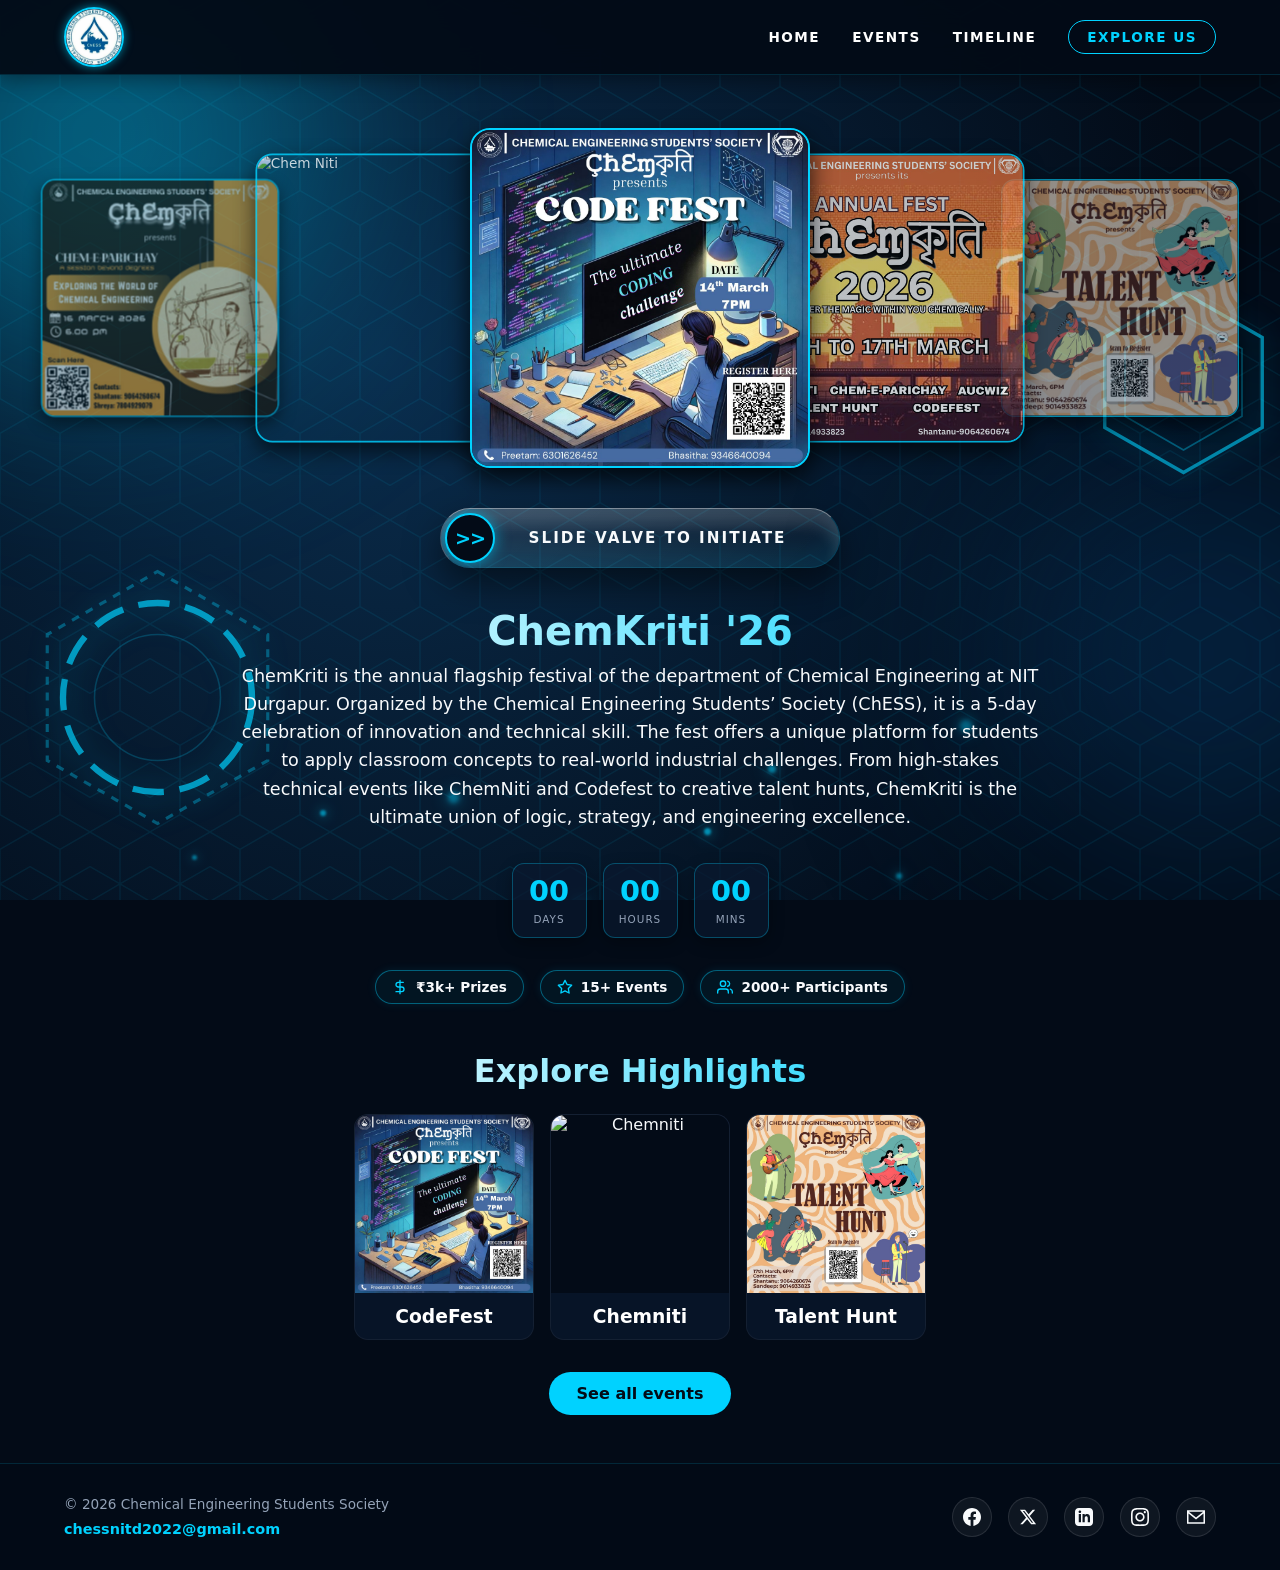
==== commit 54951e5a: "changes2" ====
--- a/index.html
+++ b/index.html
@@ -43,7 +43,7 @@
             <a href="index.html">HOME</a>
             <a href="chemkriti.html">EVENTS</a>
             <a href="timeline.html">TIMELINE</a>
-            <a href="https://yourwebsite.com" target="_blank" class="explore-link">EXPLORE US</a>
+            <a href="#" target="_blank" class="explore-link">EXPLORE US</a>
         </div>
     </nav>
 
@@ -167,7 +167,7 @@
         }
 
         // COUNTDOWN TIMER LOGIC
-        const targetDate = new Date("March 10, 2026 10:00:00").getTime();
+        const targetDate = new Date("March 13, 2026 00:00:00").getTime();
         setInterval(() => {
             const now = new Date().getTime();
             const distance = targetDate - now;
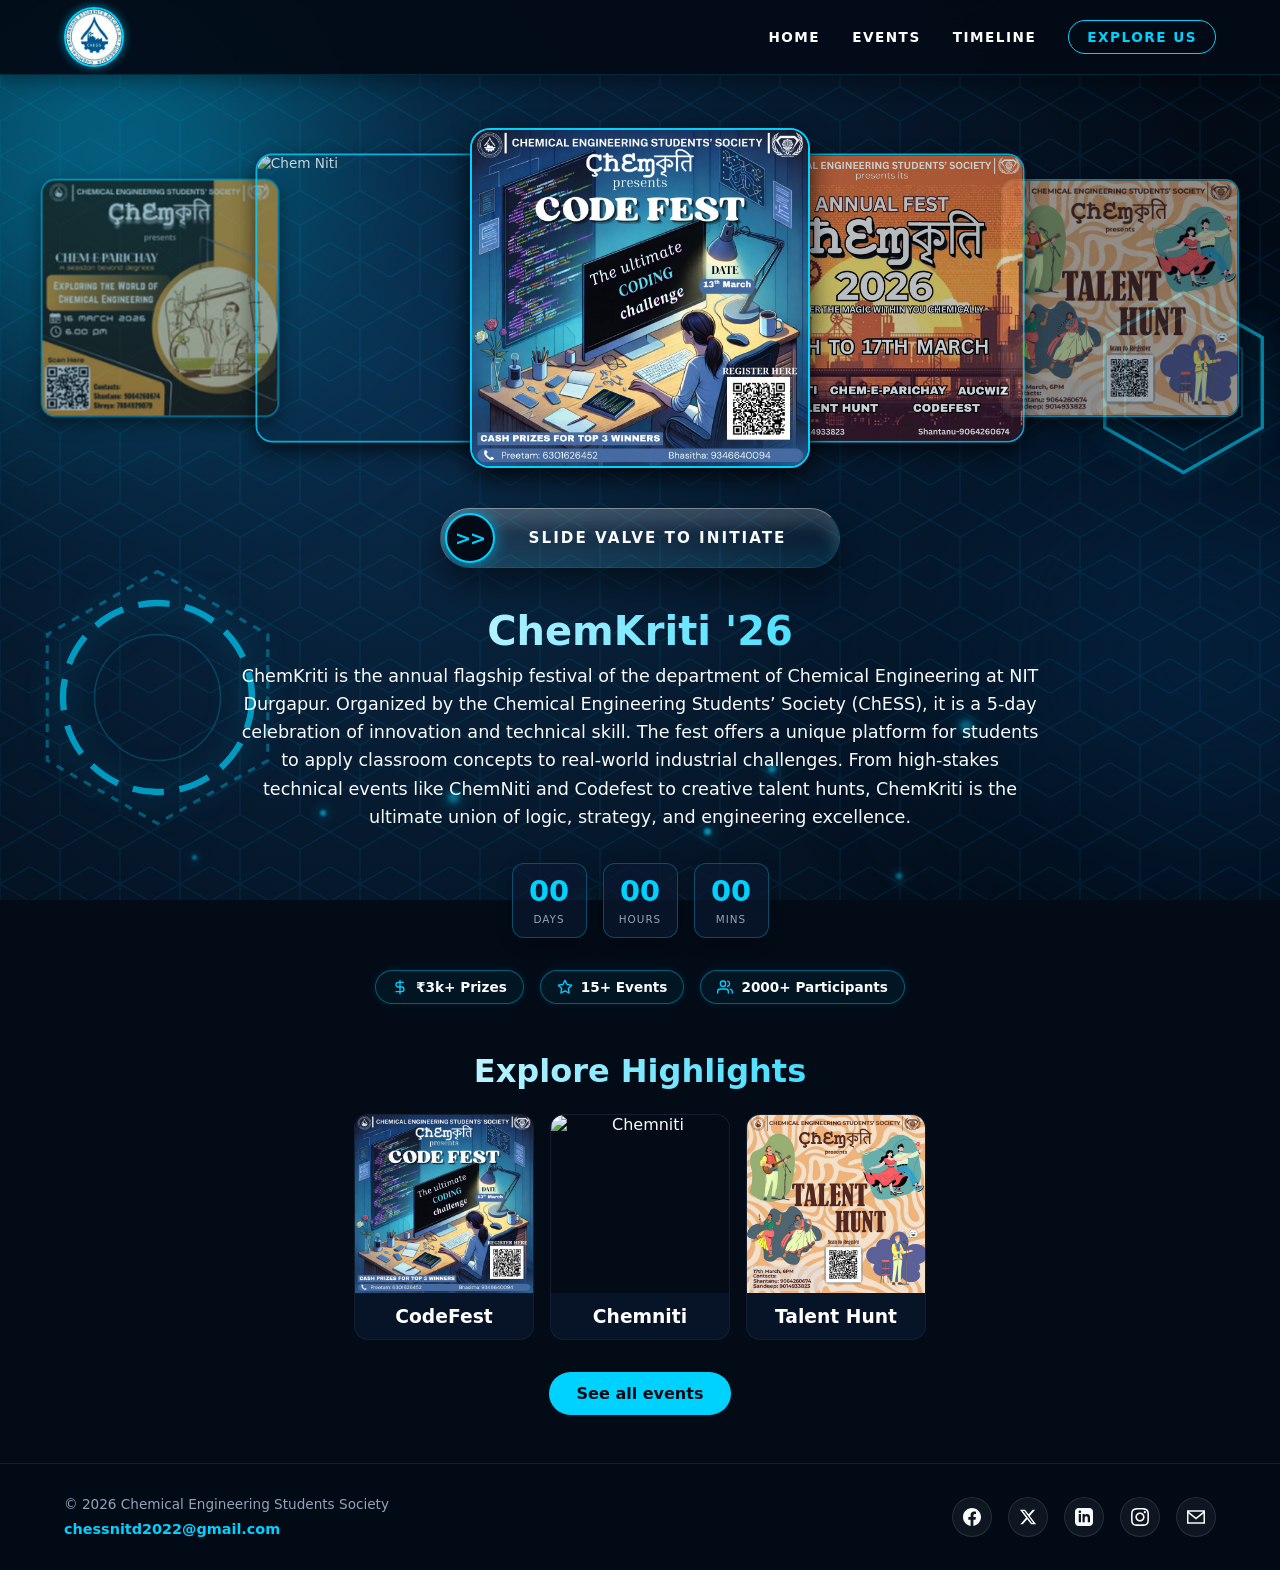
==== commit cf3b82c7: "changes4" ====
--- a/index.html
+++ b/index.html
@@ -43,7 +43,7 @@
             <a href="index.html">HOME</a>
             <a href="chemkriti.html">EVENTS</a>
             <a href="timeline.html">TIMELINE</a>
-            <a href="#" target="_blank" class="explore-link">EXPLORE US</a>
+            <a href="https://chessnitdgp.com/" target="_blank" class="explore-link">EXPLORE US</a>
         </div>
     </nav>
 
